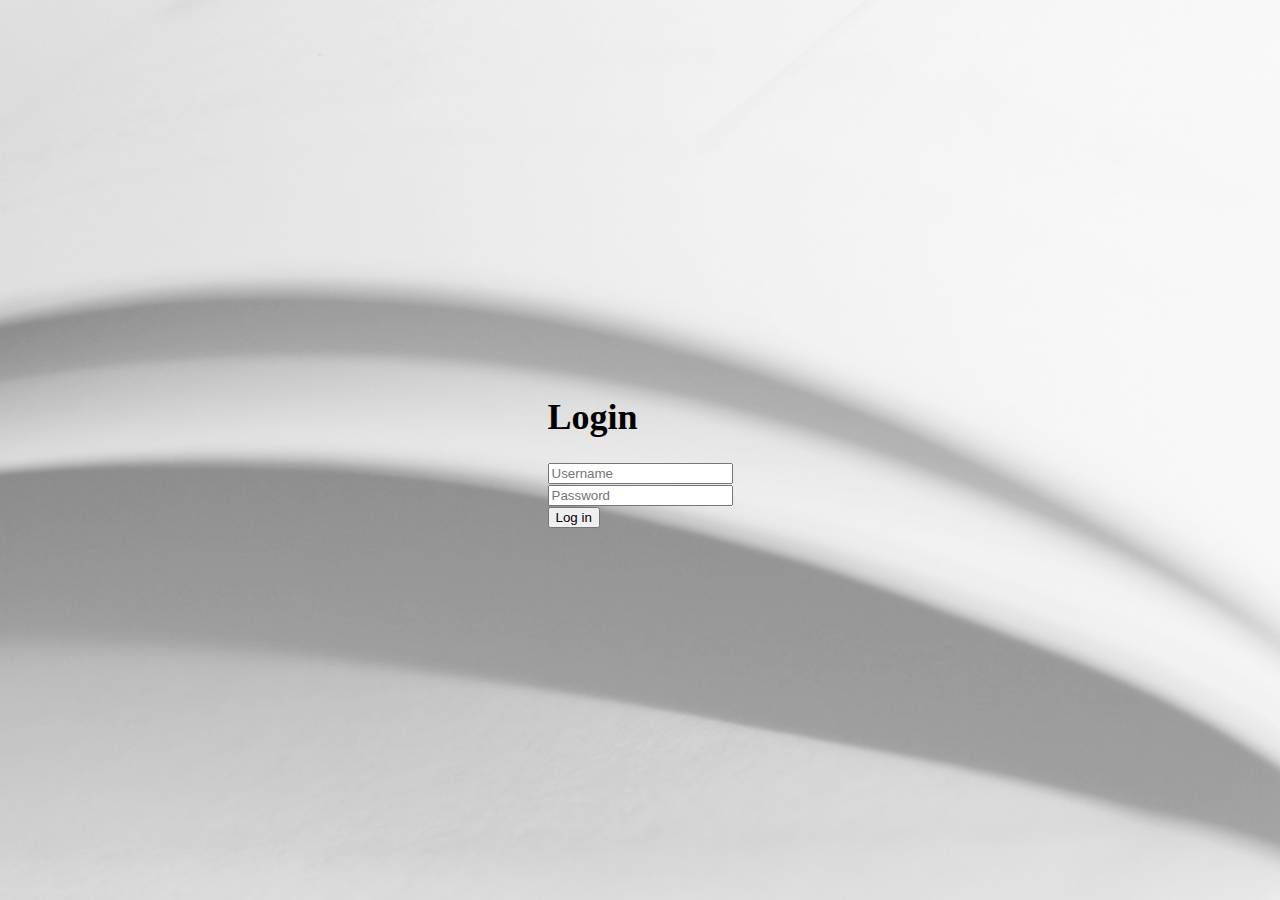
==== index.html @ 4a9d5f9d "Built basic HTML skeleton for login page." ====
<!DOCTYPE html>
<html>
<head>
    <meta charset="UTF-8" />
    <title>Login Form</title>
    <link rel="stylesheet" href="./style.css">
</head>
<body>
    <div class="container">
        <form action="form" id="login">
            <h1 class="formTitle">Login</h1>
            <div class="formInputDetails">
                <input type="text" class="inputDetails" autofocu placeholder="Username">
            </div>
            <div class="formInputDetails">
                <input type="text" class="inputDetails" autofocu placeholder="Password">
            </div>
            <button class="formButton" type="submit">Log in</button>

        </form>
    </div>

    <script src=".\donorhub\main.js"></script>
</body>
</html>
---- style.css ----
body {
    
    margin: 0;
    height: 100vh;
    align-items: center;
    justify-content: center;
    font-size: 18px;
    display: flex;

    
    
    background: url(./background.jpg);
    background-size: cover;

}
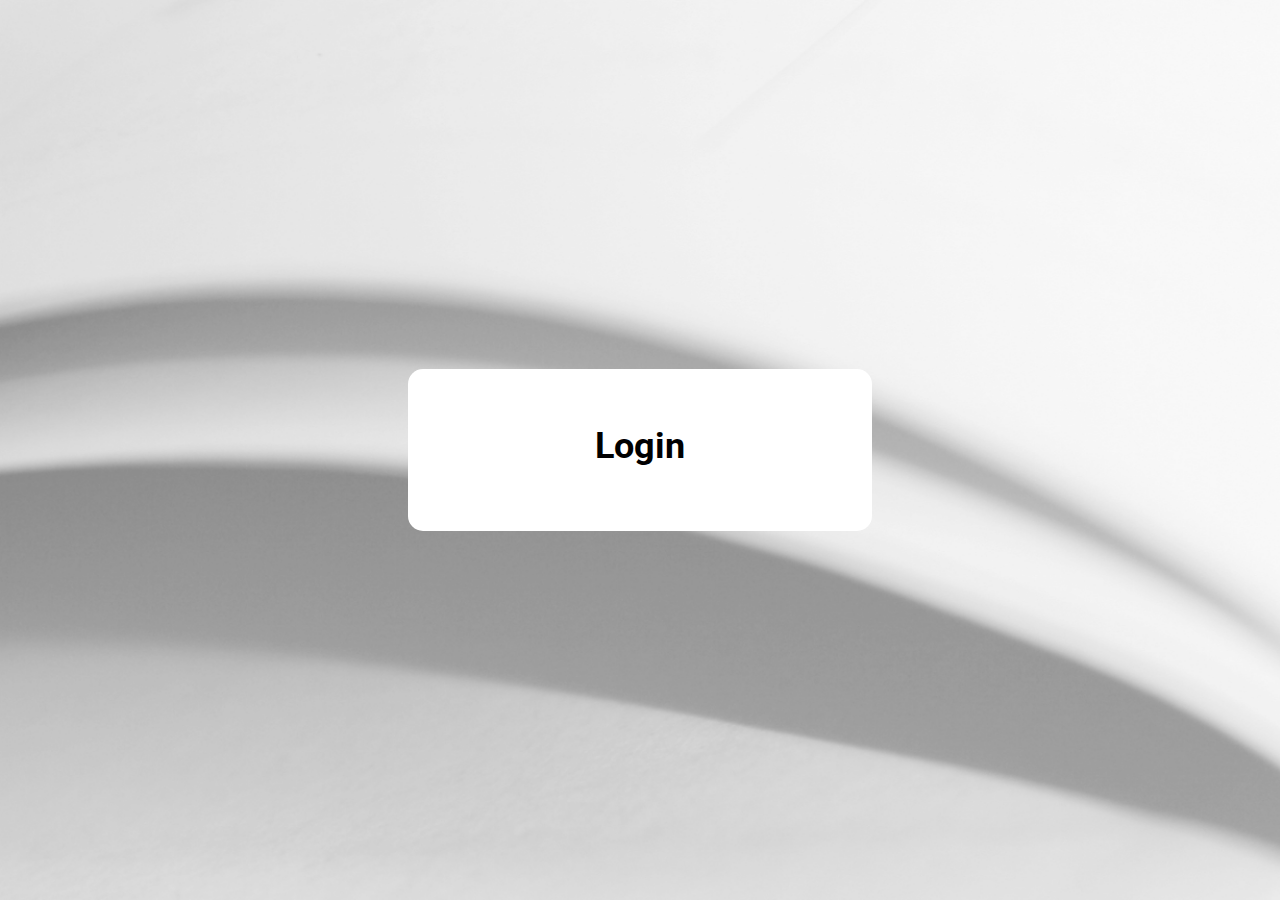
==== commit 2f60b4e3: "added basic code for google sign in and removed form for normal sign in" ====
--- a/index.html
+++ b/index.html
@@ -2,24 +2,25 @@
 <html>
 <head>
     <meta charset="UTF-8" />
+    <meta name="google-signin-client_id" content="91051663058-ifvh64dgv5sehbh4tfdaangmi54emm8e.apps.googleusercontent.com">
     <title>Login Form</title>
     <link rel="stylesheet" href="./style.css">
+    <link rel="preconnect" href="https://fonts.googleapis.com">
+<link rel="preconnect" href="https://fonts.gstatic.com" crossorigin>
+<link href="https://fonts.googleapis.com/css2?family=Roboto:wght@400;500;700&display=swap" rel="stylesheet">
 </head>
 <body>
     <div class="container">
-        <form action="form" id="login">
             <h1 class="formTitle">Login</h1>
-            <div class="formInputDetails">
-                <input type="text" class="inputDetails" autofocu placeholder="Username">
-            </div>
-            <div class="formInputDetails">
-                <input type="text" class="inputDetails" autofocu placeholder="Password">
-            </div>
-            <button class="formButton" type="submit">Log in</button>
+          
+        <div class="g-signin2" data-onsuccess="onSignIn"></div>
 
-        </form>
+
     </div>
+    
+    <script src="https://apis.google.com/js/platform.js" async defer></script>
 
-    <script src=".\donorhub\main.js"></script>
+
+    <script src=".\main.js"></script>
 </body>
 </html>--- a/style.css
+++ b/style.css
@@ -5,6 +5,7 @@
     align-items: center;
     justify-content: center;
     font-size: 18px;
+    
     display: flex;
 
     
@@ -12,4 +13,31 @@
     background: url(./background.jpg);
     background-size: cover;
 
+}
+
+.container {
+    width: 400px;
+    max-width: 400px;
+    margin: 1rem;
+    padding: 2rem;
+    box-shadow: 0 0 40px rgba (0, 0, 0, 0.2);
+    background: white;
+    border-radius: 15px;
+}
+
+.container,
+.inputDetails,
+.formButton {
+    font-family: 'Roboto', sans-serif;
+    font-size: 500;
+}
+
+
+.formTitle {
+    margin-bottom: 2rem;
+    text-align: center;
+}
+
+.g-signin2 {
+    justify-content: centre;
 }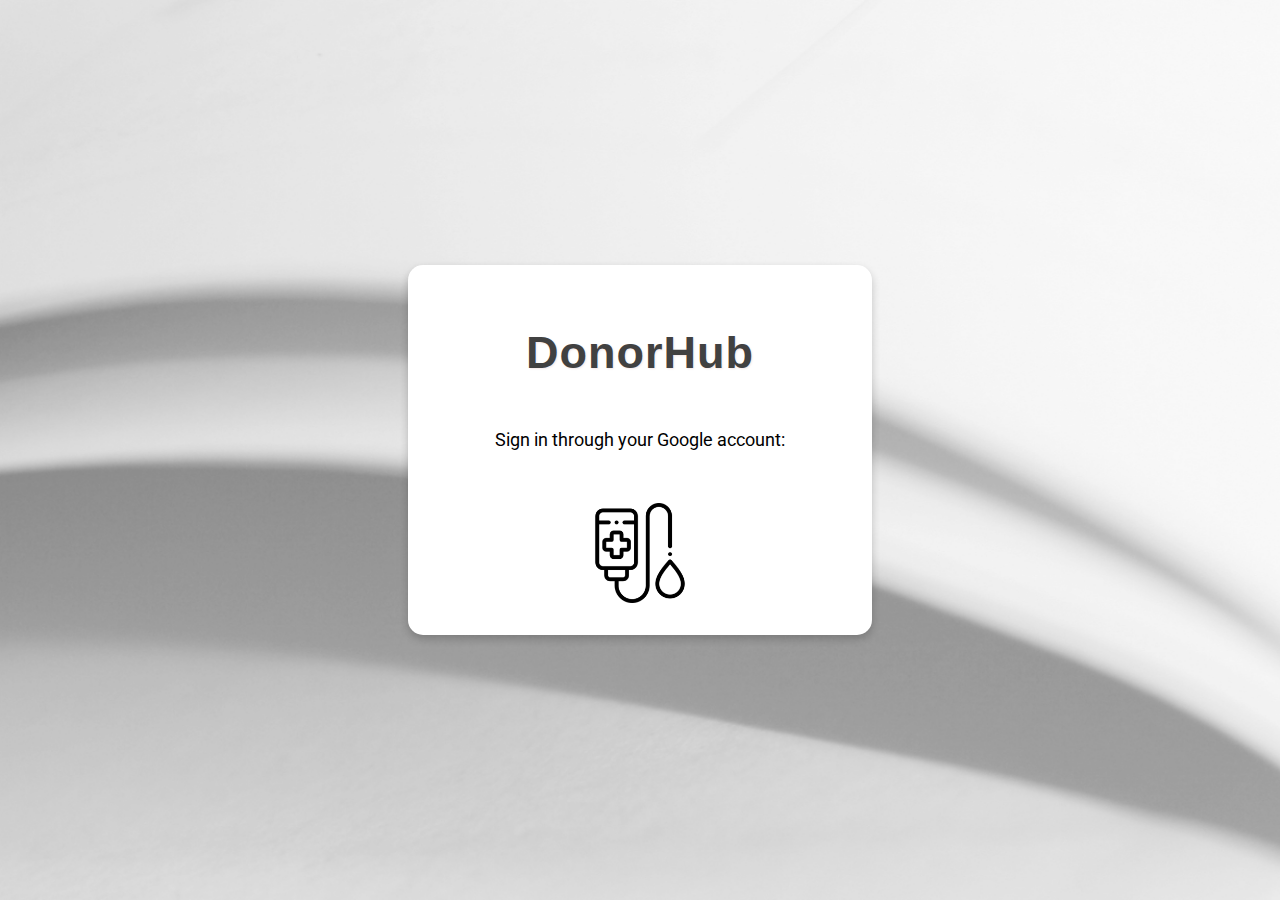
==== commit 7cae31b3: "Made design changes to the login screen. Google sign in works." ====
--- a/index.html
+++ b/index.html
@@ -2,7 +2,7 @@
 <html>
 <head>
     <meta charset="UTF-8" />
-    <meta name="google-signin-client_id" content="91051663058-ifvh64dgv5sehbh4tfdaangmi54emm8e.apps.googleusercontent.com">
+    <meta name="google-signin-client_id" content="537326250569-g339k6jiv3mrenrerd6fd85nhdnpkflg.apps.googleusercontent.com">
     <title>Login Form</title>
     <link rel="stylesheet" href="./style.css">
     <link rel="preconnect" href="https://fonts.googleapis.com">
@@ -11,9 +11,13 @@
 </head>
 <body>
     <div class="container">
-            <h1 class="formTitle">Login</h1>
+        
+            <h1 class="formTitle">DonorHub</h1>
+            <p>Sign in through your Google account:</p>
+
           
         <div class="g-signin2" data-onsuccess="onSignIn"></div>
+        <img src="logo.png" class="logo" alt="logo">
 
 
     </div>
--- a/style.css
+++ b/style.css
@@ -1,43 +1,52 @@
 body {
-    
     margin: 0;
     height: 100vh;
+    display: flex;
     align-items: center;
     justify-content: center;
     font-size: 18px;
-    
-    display: flex;
-
-    
-    
     background: url(./background.jpg);
     background-size: cover;
+}
 
-}
 
 .container {
     width: 400px;
     max-width: 400px;
     margin: 1rem;
     padding: 2rem;
-    box-shadow: 0 0 40px rgba (0, 0, 0, 0.2);
+    box-shadow: 0px 4px 8px rgba(0, 0, 0, 0.2); 
     background: white;
     border-radius: 15px;
-}
-
-.container,
-.inputDetails,
-.formButton {
     font-family: 'Roboto', sans-serif;
-    font-size: 500;
+    align-items: center;
+    justify-content: center;
+    display: flex;
+    flex-direction: column;
 }
 
 
 .formTitle {
     margin-bottom: 2rem;
     text-align: center;
+    font-family: 'Roboto bold', sans-serif;
+    font-size: 2.5em; /* Makes the text larger and more prominent */
+    font-weight: 700; /* Roboto's bold weight for emphasis */
+    color: #414141; /* A dark gray that's softer than pure black */
+    /* text-transform: uppercase; Optional: Makes the text uppercase for a more stylized look */
+    letter-spacing: 1px; /* Adds spacing between letters for readability */
+    text-shadow: 1px 1px 2px rgba(133, 24, 24, 0.1); /* Optional: Adds a subtle shadow for depth */
 }
 
+
+
+
 .g-signin2 {
-    justify-content: centre;
+    margin-top: 10px;
+}
+
+.logo {
+    height: 100px;
+    margin-top: 25px;
+
 }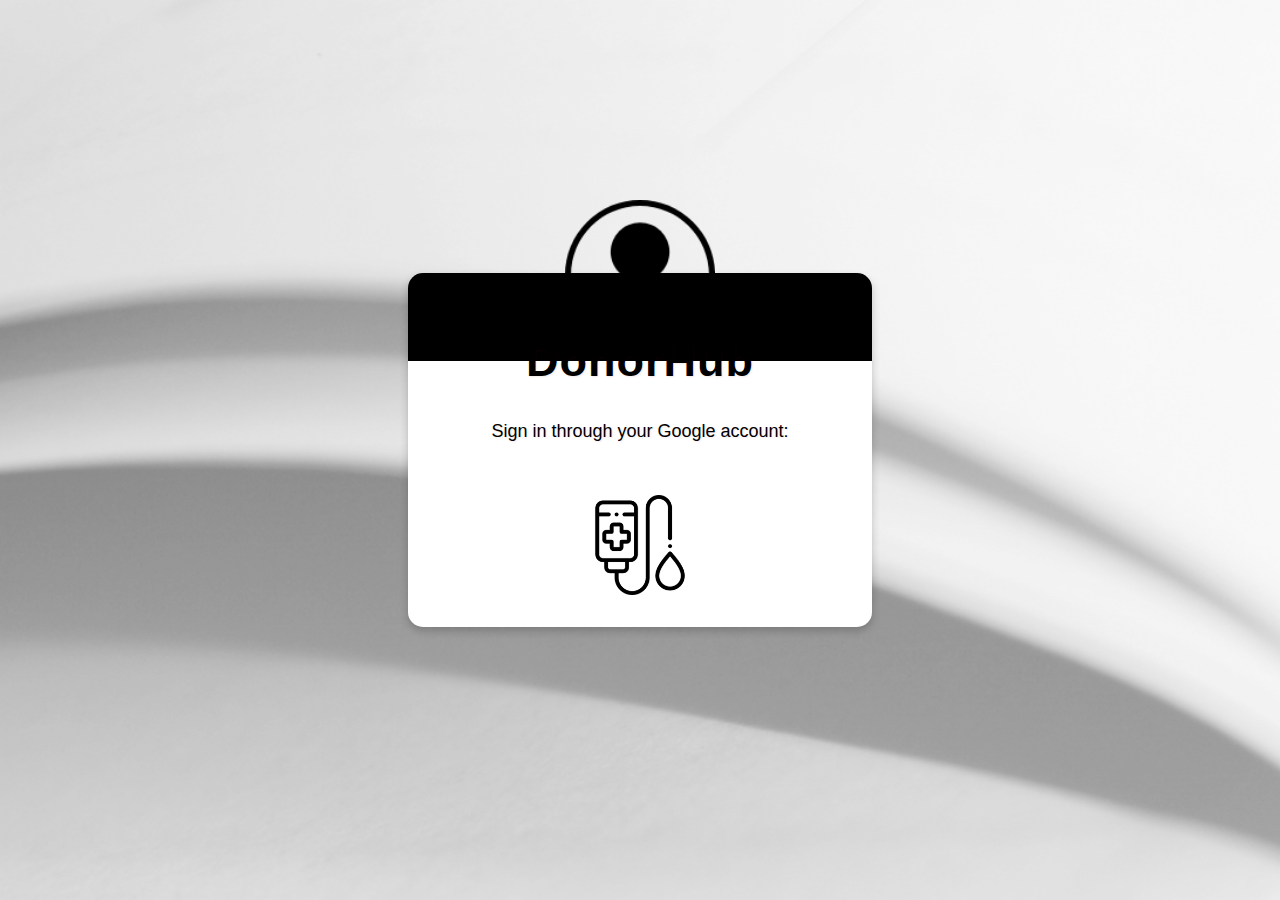
==== commit f1030699: "Changed style of login page by adding avatar icon at the top of login-box" ====
--- a/index.html
+++ b/index.html
@@ -11,9 +11,9 @@
 </head>
 <body>
     <div class="container">
-        
+            <img src="avatar.png" class="avatar">
             <h1 class="formTitle">DonorHub</h1>
-            <p>Sign in through your Google account:</p>
+            <p class ="formMsg">Sign in through your Google account:</p>
 
           
         <div class="g-signin2" data-onsuccess="onSignIn"></div>
--- a/style.css
+++ b/style.css
@@ -16,7 +16,7 @@
     margin: 1rem;
     padding: 2rem;
     box-shadow: 0px 4px 8px rgba(0, 0, 0, 0.2); 
-    background: white;
+    background: linear-gradient(to bottom, #000000 25%, white 25%);
     border-radius: 15px;
     font-family: 'Roboto', sans-serif;
     align-items: center;
@@ -25,21 +25,31 @@
     flex-direction: column;
 }
 
-
 .formTitle {
-    margin-bottom: 2rem;
+    margin-bottom: 1rem;
     text-align: center;
     font-family: 'Roboto bold', sans-serif;
     font-size: 2.5em; /* Makes the text larger and more prominent */
     font-weight: 700; /* Roboto's bold weight for emphasis */
-    color: #414141; /* A dark gray that's softer than pure black */
+    color: #000000; /* A dark gray that's softer than pure black */
     /* text-transform: uppercase; Optional: Makes the text uppercase for a more stylized look */
     letter-spacing: 1px; /* Adds spacing between letters for readability */
     text-shadow: 1px 1px 2px rgba(133, 24, 24, 0.1); /* Optional: Adds a subtle shadow for depth */
 }
 
+.formMsg {
+    font-family: 'Roboto bold', sans-serif;
+    text-shadow: 1px 1px 2px rgba(133, 24, 24, 0.1); /* Optional: Adds a subtle shadow for depth */
 
+}
 
+.avatar {
+    width: 150px;
+    height: 150px;
+    position: absolute;
+    top: 200px;
+    color: white;
+}
 
 .g-signin2 {
     margin-top: 10px;
